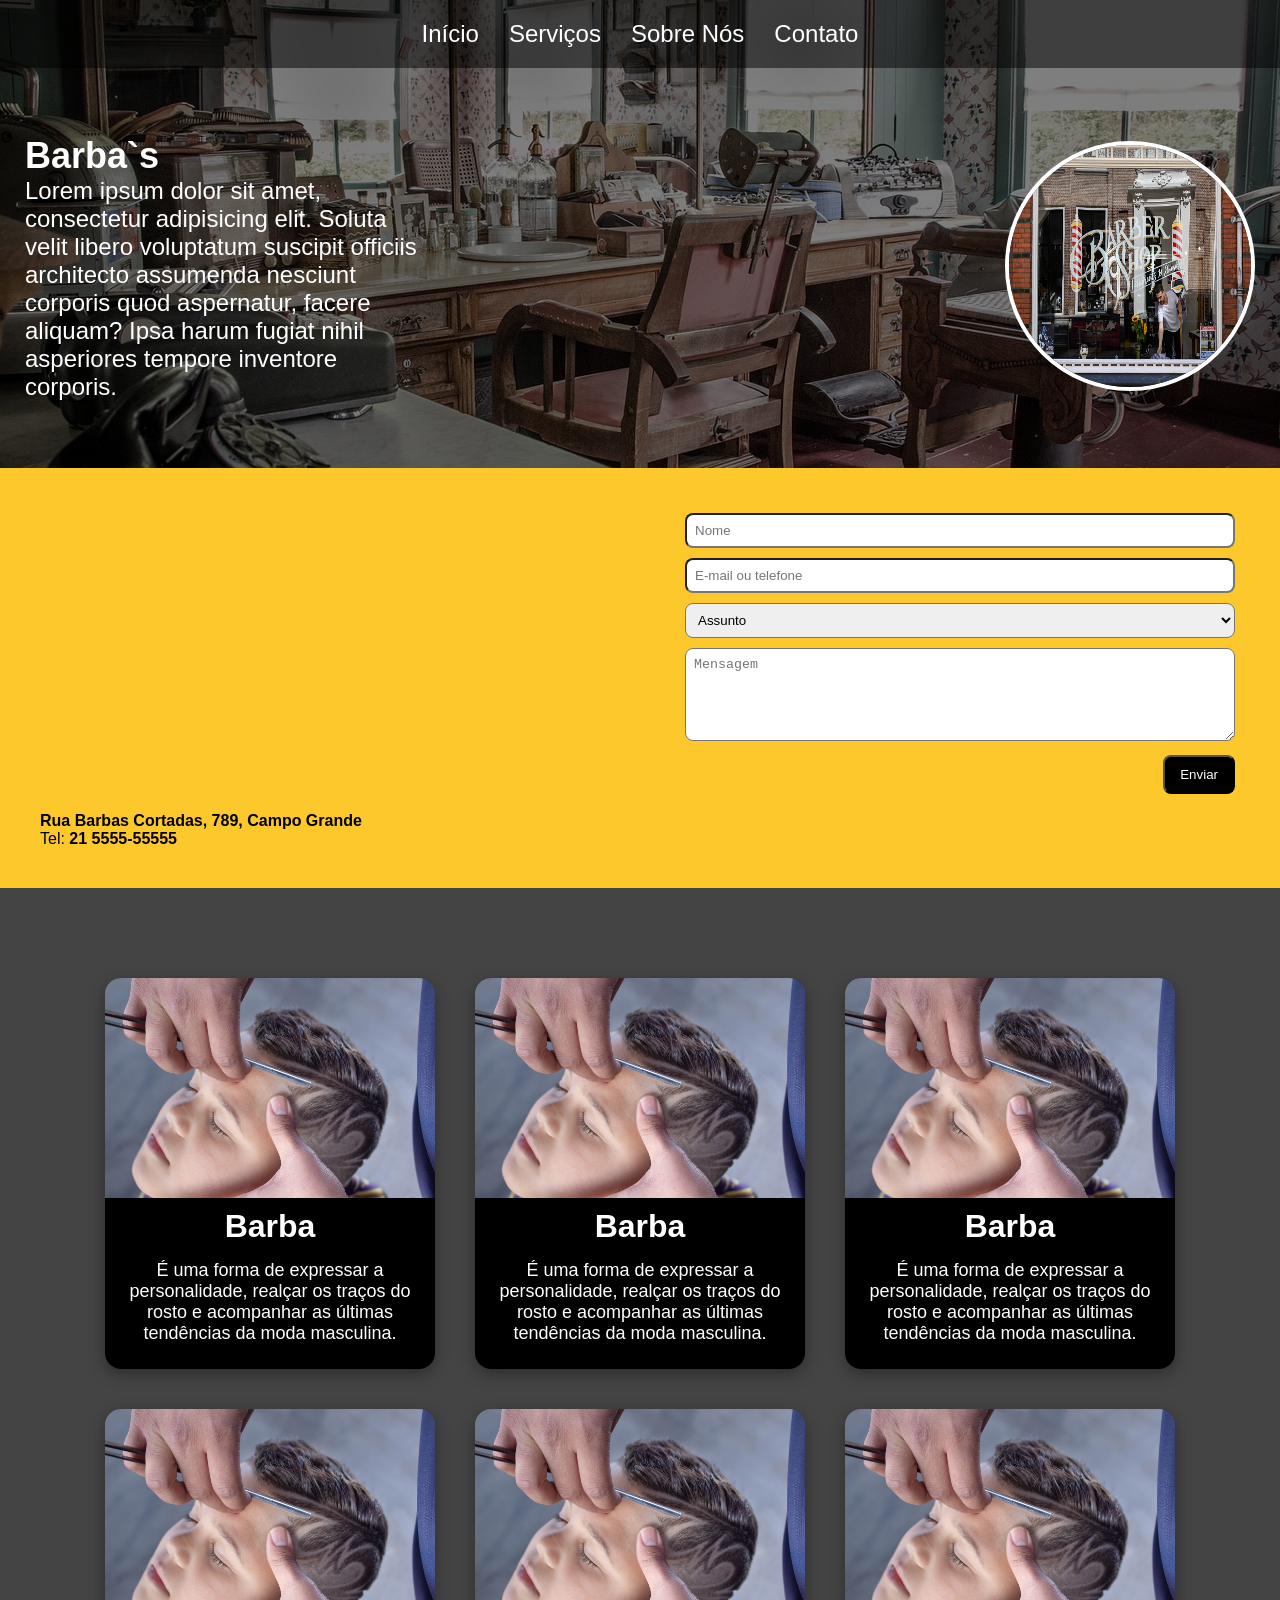
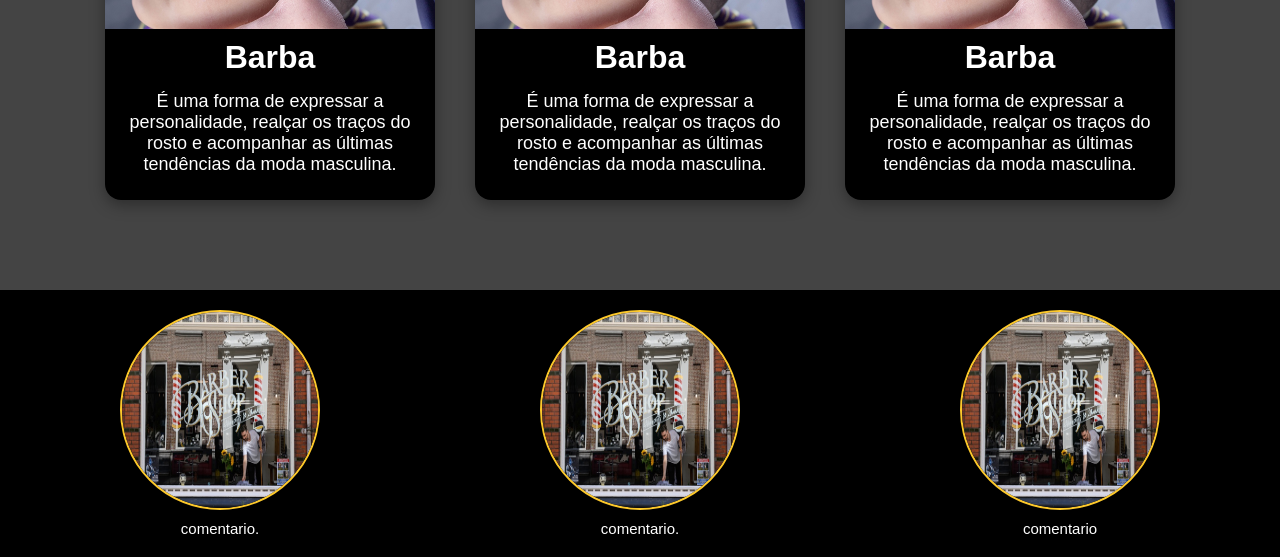
==== index.html @ 33fe5447 "inicio" ====
<!DOCTYPE html>
<html lang="pt-br">

<head>
    <meta charset="UTF-8">
    <meta http-equiv="X-UA-Compatible" content="IE=edge">
    <meta name="viewport" content="width=device-width, initial-scale=1.0">
    <title>Barbas | Inicio</title>
    <link rel="stylesheet" href="./css/main.css">
    <link rel="stylesheet" href="./css/home.css">
</head>

<body>

    <header>
        <div class="navbox">
            <nav class="navbar">
                <ul class="nav-links">
                    <li><a href="#home">Início</a></li>
                    <li><a href="#services">Serviços</a></li>
                    <li><a href="#about">Sobre Nós</a></li>
                    <li><a href="#contact">Contato</a></li>
                </ul>
            </nav>
            <div class="header-content container">
                <div class="header-title">
                    <h1>
                        Barba`s
                    </h1>
                    <p>
                        Lorem ipsum dolor sit amet, consectetur adipisicing elit. Soluta velit libero voluptatum
                        suscipit officiis architecto assumenda nesciunt corporis quod aspernatur, facere aliquam? Ipsa
                        harum fugiat nihil asperiores tempore inventore corporis.
                    </p>
                </div>
                <div class="logo">
                    <img src="./imagem/barbershop-logo.jpg" alt="logo">
                </div>
            </div>
        </div>
    </header>

    <section class="bg-yellow container">
        <div class="contact">
            <div class="contact-map">
                <iframe
                    src="https://www.google.com/maps/embed?pb=!1m14!1m12!1m3!1d14700.966763688606!2d-43.551622949999995!3d-22.9044546!2m3!1f0!2f0!3f0!3m2!1i1024!2i768!4f13.1!5e0!3m2!1spt-BR!2sbr!4v1727395062625!5m2!1spt-BR!2sbr"
                    width="98%" height="300" style="border:0;" allowfullscreen="" loading="lazy"
                    referrerpolicy="no-referrer-when-downgrade"></iframe>
                <div>
                    <p>
                        <b>Rua Barbas Cortadas, 789, Campo Grande</b>
                    </p>
                    <p>
                        Tel: <span class="bold numberPhone">21 5555-55555</span>
                    </p>
                </div>

            </div>

            <div class="contact-form">
                <form>
                    <div class="form-group">
                        <!-- <label for="nome">Nome</label> -->
                        <input type="text" name="nome" id="nome" placeholder="Nome" required>
                    </div>

                    <div class="form-group">
                        <!-- <label for="email">E-mail</label> -->
                        <input type="text" name="email" id="email" placeholder="E-mail ou telefone" required>
                    </div>

                    <div class="form-group">
                        <select name="assunto" aria-placeholder="Assunto">
                            <option disabled selected>Assunto</option>
                            <option value="contato">Contato</option>
                            <option value="reclame">Reclamação</option>
                            <option value="sugent">Sugestão</option>
                        </select>
                    </div>

                    <div class="form-group">
                        <textarea name="mensagem" id="mensagem" rows="5" placeholder="Mensagem" required></textarea>
                    </div>

                    <div class="form-group right">
                        <!-- <input type="submit" value="Enviar"> -->
                        <button>Enviar</button>
                    </div>
                </form>
            </div>
        </div>
    </section>

    <section class="card-container container">

        <div class="card">
            <a href="#">
                <div class="card-img">
                    <img src="./imagem/barber-5497152_1280.jpg" alt="">
                </div>

                <div class="card-content">
                    <h2>Barba</h2>
                    <p>
                        É uma forma de expressar a personalidade, realçar os traços do rosto e acompanhar as últimas
                        tendências da moda masculina.
                    </p>
                </div>
            </a>
        </div>

        <div class="card">
            <div class="card-img">
                <img src="./imagem/barber-5497152_1280.jpg" alt="">
            </div>

            <div class="card-content">
                <h2>Barba</h2>
                <p>
                    É uma forma de expressar a personalidade, realçar os traços do rosto e acompanhar as últimas
                    tendências da moda masculina.
                </p>
            </div>
        </div>
        <div class="card">
            <div class="card-img">
                <img src="./imagem/barber-5497152_1280.jpg" alt="">
            </div>

            <div class="card-content">
                <h2>Barba</h2>
                <p>
                    É uma forma de expressar a personalidade, realçar os traços do rosto e acompanhar as últimas
                    tendências da moda masculina.
                </p>
            </div>
        </div>
        <div class="card">
            <div class="card-img">
                <img src="./imagem/barber-5497152_1280.jpg" alt="">
            </div>

            <div class="card-content">
                <h2>Barba</h2>
                <p>
                    É uma forma de expressar a personalidade, realçar os traços do rosto e acompanhar as últimas
                    tendências da moda masculina.
                </p>
            </div>
        </div>
        <div class="card">
            <div class="card-img">
                <img src="./imagem/barber-5497152_1280.jpg" alt="">
            </div>

            <div class="card-content">
                <h2>Barba</h2>
                <p>
                    É uma forma de expressar a personalidade, realçar os traços do rosto e acompanhar as últimas
                    tendências da moda masculina.
                </p>
            </div>
        </div>
        <div class="card">
            <div class="card-img">
                <img src="./imagem/barber-5497152_1280.jpg" alt="">
            </div>

            <div class="card-content">
                <h2>Barba</h2>
                <p>
                    É uma forma de expressar a personalidade, realçar os traços do rosto e acompanhar as últimas
                    tendências da moda masculina.
                </p>
            </div>
    </div>
</section>

<section class="bg-black container">
    <section class="menu-container">
        <div class="menu-itens">
            <img src="./imagem/barbershop-logo.jpg" alt="img"/>
            <p>comentario.</p>
        </div>
        <div class="menu-itens">
            <img src="./imagem/barbershop-logo.jpg"  alt="img"/>
            <p>comentario.</p>
        </div>
        <div class="menu-itens">
            <img src="./imagem/barbershop-logo.jpg"  alt="img"/>
            <p>comentario</p>
        </div>
    </section>
</section>
    <footer>

    </footer>

</body>

</html>
---- css/main.css ----
@import "./root.css";
@import "./color.css";
/* @import "./home.css"; */
---- css/home.css ----
body {
    font-family: Arial, sans-serif;
}

header {
    background-image: url(../imagem/barbershop-background.jpg);
    background-position: center;
    background-size: cover;
    min-height: 400px;
    /* padding-top: 20px; */
}

.navbar {
    width: 100%;
    display: flex;
    align-items: flex-start;
    padding: 20px;
    flex-direction: row;
    justify-content: space-around;
    background-color: var(--shadow);
    position: sticky;
    top: 0
}

.nav-links {
    list-style: none;
    display: flex;
    justify-content: flex-start;
}

/* .nav-links li {
    margin-right: 20px;
} */

.nav-links a {
    text-decoration: none;
    color: var(--white);
    font-size: 1.5rem;
    padding: 5px 15px;
    transition: 0.3s ease;
}

.nav-links a:hover {
    /* background-color: var(--yellow);
    border-radius: 5px; */
    color: var(--yellow);
    border-bottom: solid 2px var(--yellow);
    transition: 0.3s ease;

}

.logo img {
    height: 250px;
    width: 250px;
    border-radius: 50%;
    border: solid 4px var(--white);
}

.navbox {
    background-color: var(--shadow);
}

.header-content {
    display: flex;
    align-items: center;
    justify-content: space-between;
    color: var(--white);
    height: 100%;
    min-height: 400px;
}

.header-title,
header .logo {
    margin: 50px 25px;
}

.header-title {
    font-size: 24px;
    max-width: 400px;
}

.header-title h1 {
    font-size: 36px;
}

/* Area de contato */
.contact {
    display: flex;
}

.contact-map,
.contact-form {
    padding: 40px;
    width: 50%;
}

/* form */

.form-group {
    width: 100%;
    padding: 5px;
}

.form-group input,
.form-group select,
.form-group textarea {
    padding: 8px;
    width: 100%;
    border-radius: 8px;
}

.form-group button {
    background-color: var(--black);
    color: var(--white);
    padding: 10px 15px;
    border-radius: 8px;
    cursor: pointer;
}

.form-group button:hover {
    background-color: var(--yellow);
}

.left {
    /* text-align: left; */
    /* float: left; */
    display: flex;
    justify-content: start;
}

.right {
    /* text-align: right; */
    /* float: right; */
    display: flex;
    justify-content: end;
}


.menu-container{
    display: flex;
    gap: 20px;
    justify-content: center;
    align-items: center;
    max-width: 1280px;
    padding: 20px;
    
}
.menu-itens{
    display: flex;
    flex-direction: column;
    align-items: center;
    gap: 10px;
    color: white;
    font-size: 15px;
    width: 33.33%;
}

.menu-itens img{
    width: 200px;
    height: 200px;
    border-radius: 50%; 
    border: solid 2px var(--yellow);
}



/* Servicos */
.card-container {
    width: 100%;
    /* height: 100vh; */
    display: flex;
    flex-wrap: wrap;
    gap: 20px;
    align-items: center;
    justify-content: center;
    background-color: #444;
    padding: 80px 0;
}


.card {
    margin: 10px;
    border-radius: 16px;
    box-shadow: rgba(0, 0, 0, 0.35) 0px 5px 15px;
    cursor: pointer;
    width: 330px;
    /* position: relative; */
    overflow: hidden;
}

.card img {
    width: 100%;
    display: block;
    margin: auto;
}

.card-content {
    /* position: absolute; */
    /* top: 0; */
    /* left: 0; */
    width: 100%;
    height: 100%;
    display: flex;
    align-items: center;
    justify-content: center;
    flex-direction: column;
    /* opacity: 0; */
    /* transition: 0.6s; */
    color: var(--white);
    background-color: var(--black);
    text-align: center;
    padding: 10px;
}

/* .card-content:hover {
    opacity: 1;
} */

.card-content h2 {
    font-size: 32px;
    margin-bottom: 15px;
}

.card-content p {
    font-size: 18px;
    /* color: blueviolet; */
    margin-bottom: 15px;
    /* padding-left: 17px; */

}

/* .card-content>* {
    transform: translateY(25px);
    transition: transform 0.6s;
}

.card-content:hover>* {
    transform: translateY(0px);
} */
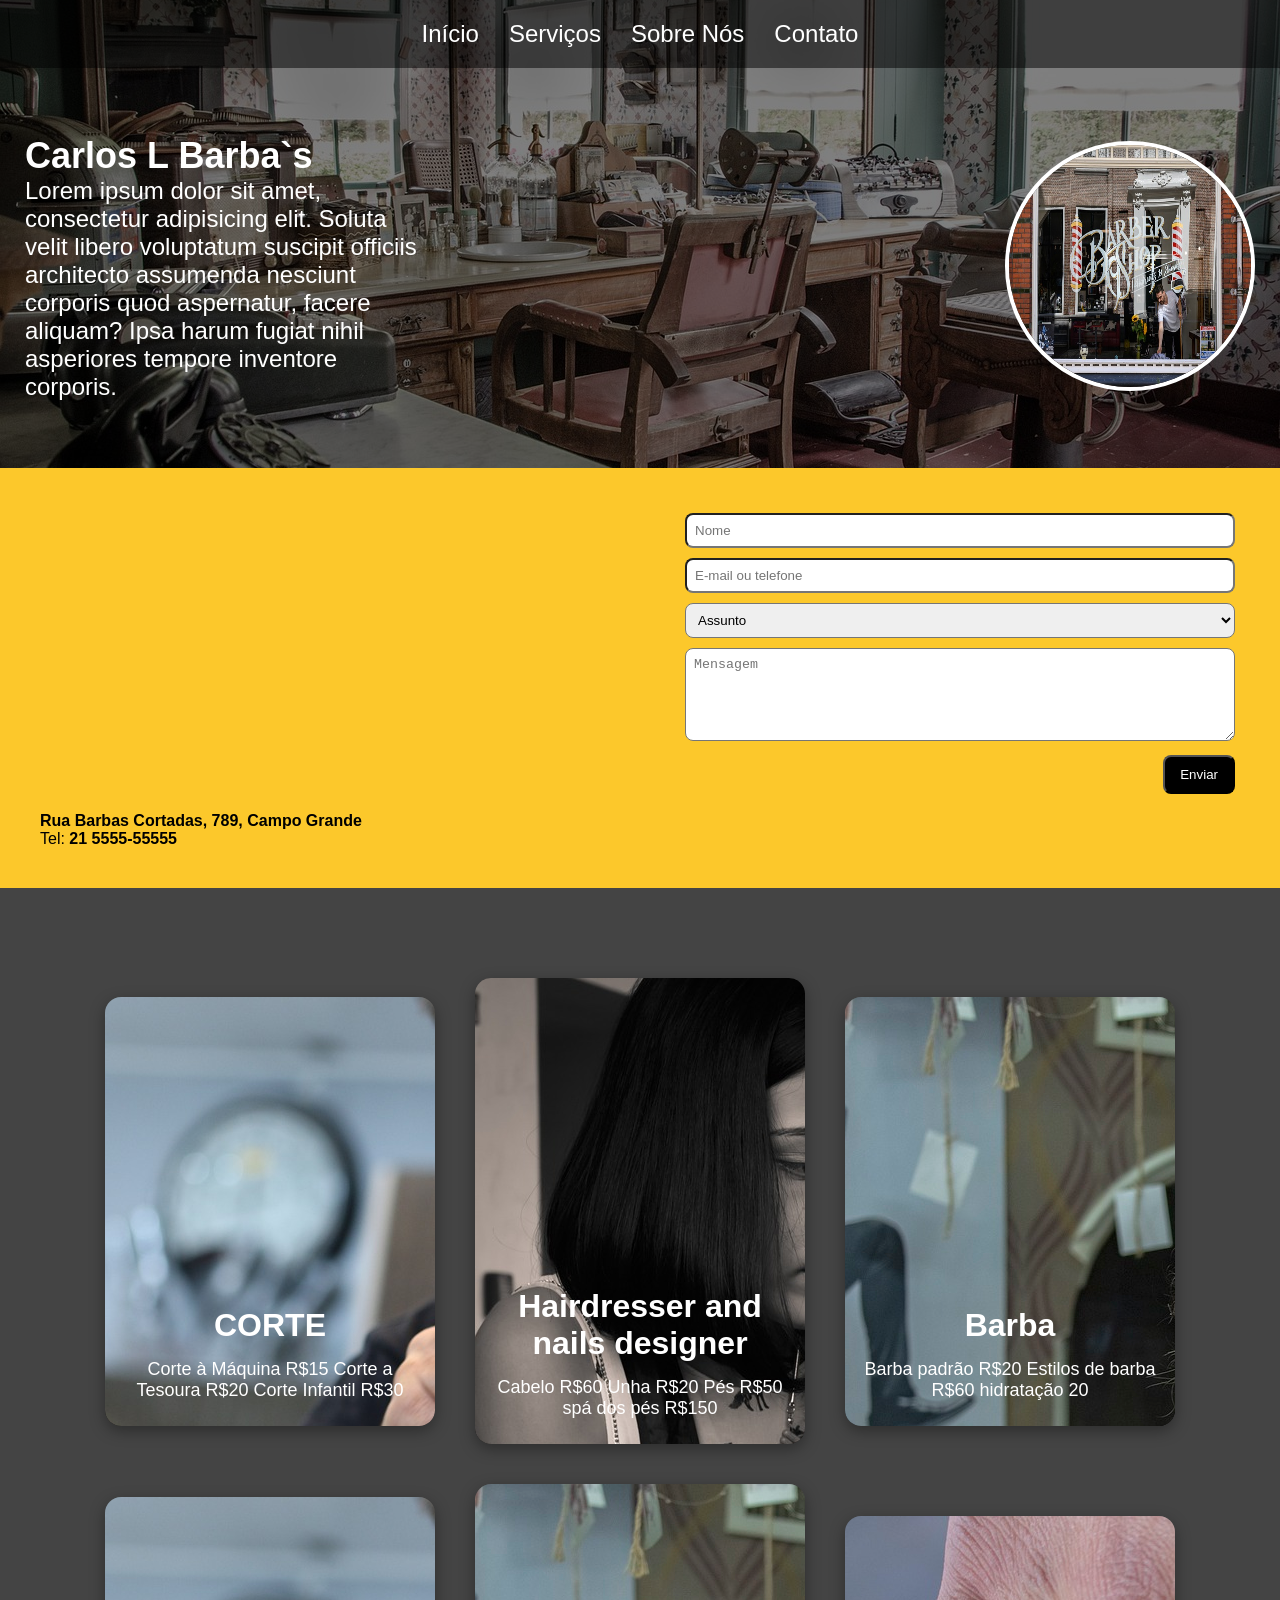
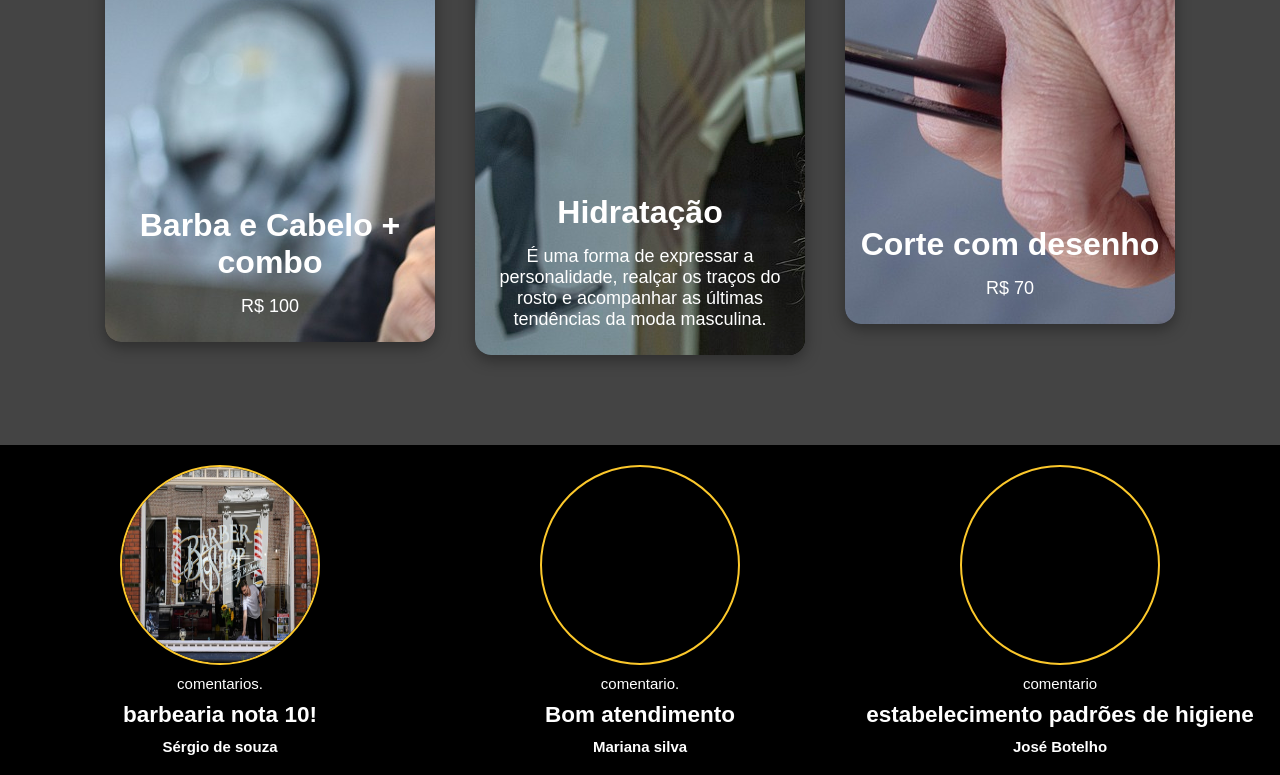
==== commit 469d226f: "aula" ====
--- a/index.html
+++ b/index.html
@@ -25,7 +25,7 @@
             <div class="header-content container">
                 <div class="header-title">
                     <h1>
-                        Barba`s
+                        Carlos L Barba`s
                     </h1>
                     <p>
                         Lorem ipsum dolor sit amet, consectetur adipisicing elit. Soluta velit libero voluptatum
@@ -97,14 +97,15 @@
         <div class="card">
             <a href="#">
                 <div class="card-img">
-                    <img src="./imagem/barber-5497152_1280.jpg" alt="">
+                    <img src="./imagem/haircut-4019676_1280.jpg" alt="">
                 </div>
 
                 <div class="card-content">
-                    <h2>Barba</h2>
-                    <p>
-                        É uma forma de expressar a personalidade, realçar os traços do rosto e acompanhar as últimas
-                        tendências da moda masculina.
+                    <h2>CORTE</h2>
+                    <p>
+                       Corte à Máquina R$15
+                       Corte a Tesoura R$20
+                       Corte Infantil R$30 
                     </p>
                 </div>
             </a>
@@ -112,11 +113,52 @@
 
         <div class="card">
             <div class="card-img">
-                <img src="./imagem/barber-5497152_1280.jpg" alt="">
+                <img src="./imagem/hairdresser-659139_1280.jpg" alt="">
+            </div>
+
+            <div class="card-content">
+                <h2>Hairdresser and nails designer</h2>
+                <p>
+                  Cabelo R$60
+                  Unha R$20
+                  Pés R$50
+                  spá dos pés R$150 
+                </p>
+            </div>
+        </div>
+        <div class="card">
+            <div class="card-img">
+                <img src="./imagem/barber-6818694_1280.jpg" alt="">
             </div>
 
             <div class="card-content">
                 <h2>Barba</h2>
+                <p>
+                    Barba padrão R$20
+                    Estilos de barba R$60
+                    hidratação 20
+                </p>
+            </div>
+        </div>
+        <div class="card">
+            <div class="card-img">
+                <img src="./imagem/high-fade.jpg" alt="">
+            </div>
+
+            <div class="card-content">
+                <h2>Barba e Cabelo + combo</h2>
+                <p>
+                    R$ 100
+                </p>
+            </div>
+        </div>
+        <div class="card">
+            <div class="card-img">
+                <img src="./imagem/barber-6818694_1280.jpg" alt="">
+            </div>
+
+            <div class="card-content">
+                <h2>Hidratação</h2>
                 <p>
                     É uma forma de expressar a personalidade, realçar os traços do rosto e acompanhar as últimas
                     tendências da moda masculina.
@@ -129,49 +171,9 @@
             </div>
 
             <div class="card-content">
-                <h2>Barba</h2>
-                <p>
-                    É uma forma de expressar a personalidade, realçar os traços do rosto e acompanhar as últimas
-                    tendências da moda masculina.
-                </p>
-            </div>
-        </div>
-        <div class="card">
-            <div class="card-img">
-                <img src="./imagem/barber-5497152_1280.jpg" alt="">
-            </div>
-
-            <div class="card-content">
-                <h2>Barba</h2>
-                <p>
-                    É uma forma de expressar a personalidade, realçar os traços do rosto e acompanhar as últimas
-                    tendências da moda masculina.
-                </p>
-            </div>
-        </div>
-        <div class="card">
-            <div class="card-img">
-                <img src="./imagem/barber-5497152_1280.jpg" alt="">
-            </div>
-
-            <div class="card-content">
-                <h2>Barba</h2>
-                <p>
-                    É uma forma de expressar a personalidade, realçar os traços do rosto e acompanhar as últimas
-                    tendências da moda masculina.
-                </p>
-            </div>
-        </div>
-        <div class="card">
-            <div class="card-img">
-                <img src="./imagem/barber-5497152_1280.jpg" alt="">
-            </div>
-
-            <div class="card-content">
-                <h2>Barba</h2>
-                <p>
-                    É uma forma de expressar a personalidade, realçar os traços do rosto e acompanhar as últimas
-                    tendências da moda masculina.
+                <h2>Corte com desenho</h2>
+                <p>
+                    R$ 70
                 </p>
             </div>
     </div>
@@ -181,15 +183,21 @@
     <section class="menu-container">
         <div class="menu-itens">
             <img src="./imagem/barbershop-logo.jpg" alt="img"/>
+            <p>comentarios.</p>
+            <h2>barbearia nota 10!</h2>
+            <h4>Sérgio de souza</h4>
+        </div>
+        <div class="menu-itens">
+            <img src="./imagem/mariana.jpg"  alt="img"/>
             <p>comentario.</p>
+            <h2>Bom atendimento</h2>
+            <h4>Mariana silva</h4>
         </div>
         <div class="menu-itens">
-            <img src="./imagem/barbershop-logo.jpg"  alt="img"/>
-            <p>comentario.</p>
-        </div>
-        <div class="menu-itens">
-            <img src="./imagem/barbershop-logo.jpg"  alt="img"/>
+            <img src="./imagem/jose.jpg"  alt="img"/>
             <p>comentario</p>
+            <h2>estabelecimento padrões de higiene</h2>
+            <h4>José Botelho</h4>
         </div>
     </section>
 </section>
--- a/css/home.css
+++ b/css/home.css
@@ -187,11 +187,17 @@
     /* position: relative; */
     overflow: hidden;
 }
-
-.card img {
+.card-img {
+    width: 100%;
+    height: 300px;
+}
+
+.card img img {
+    height: 100%;
     width: 100%;
     display: block;
     margin: auto;
+    object-fit: cover;
 }
 
 .card-content {
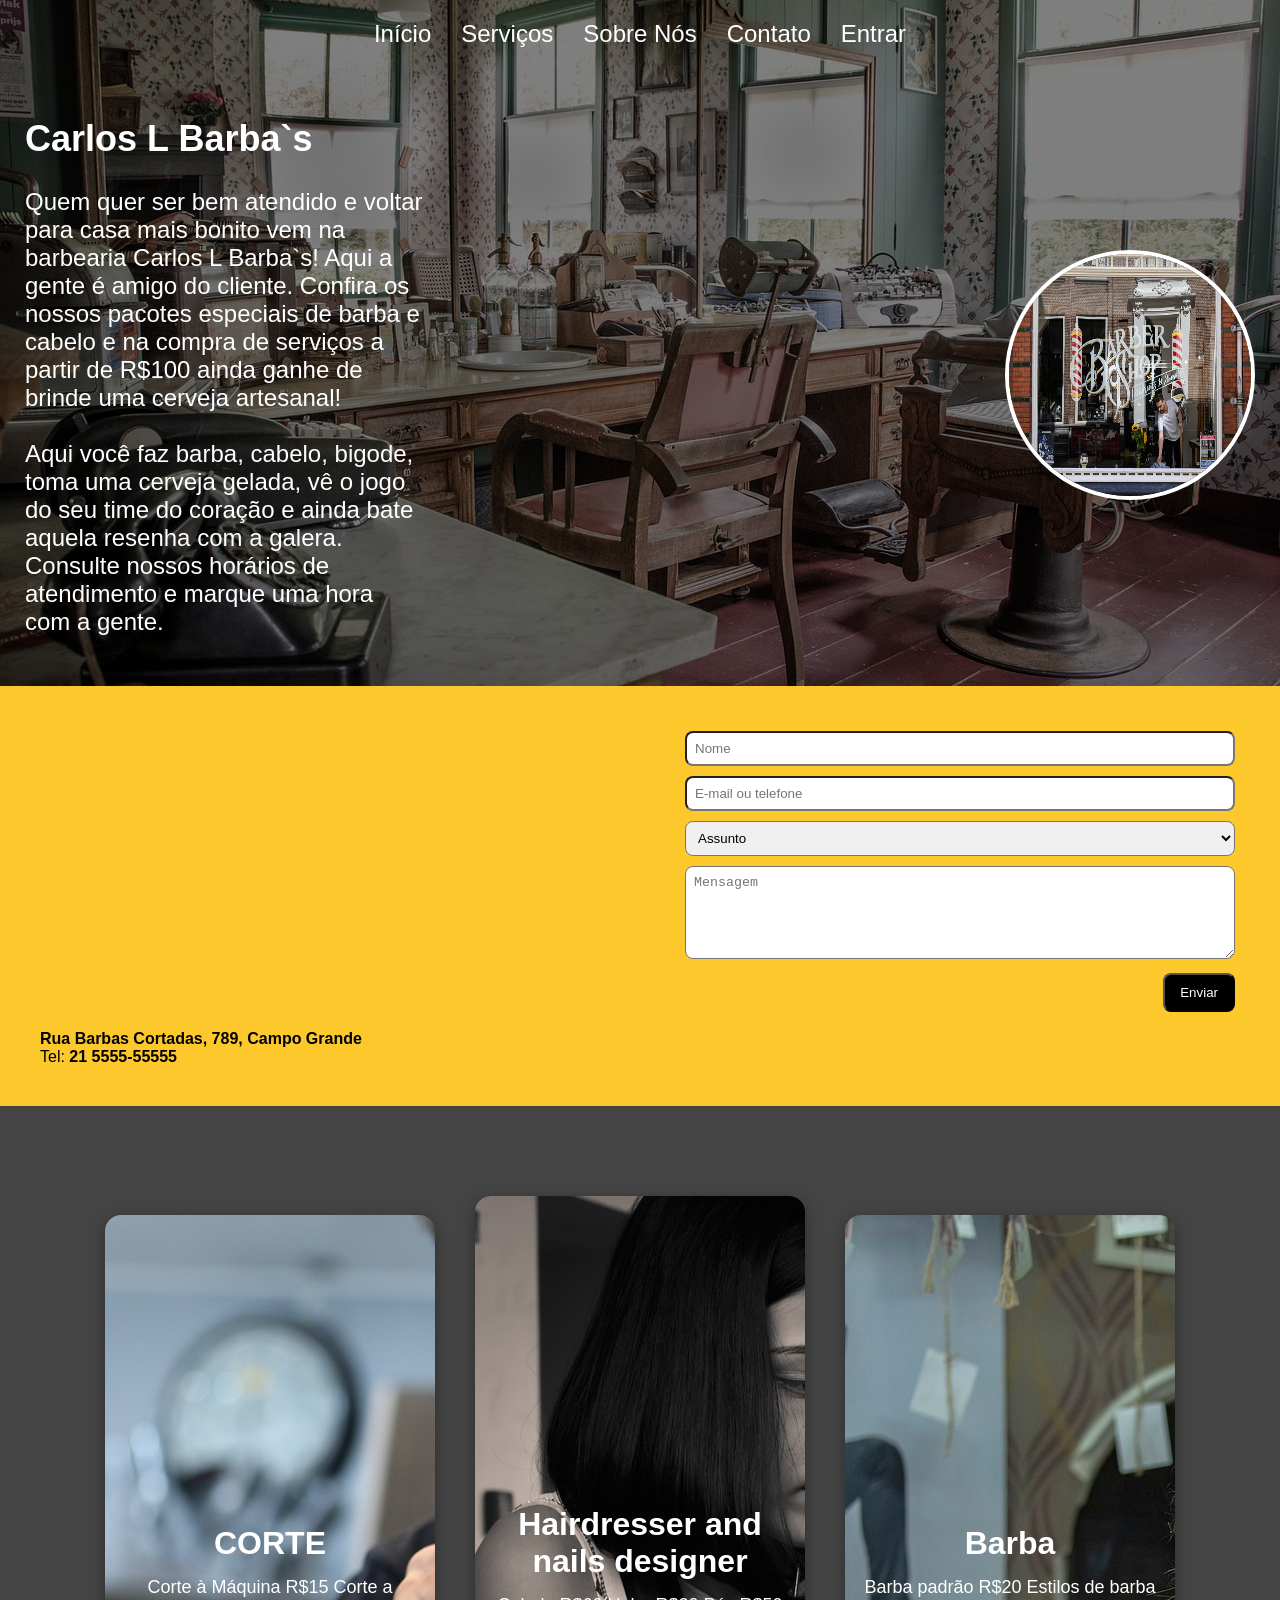
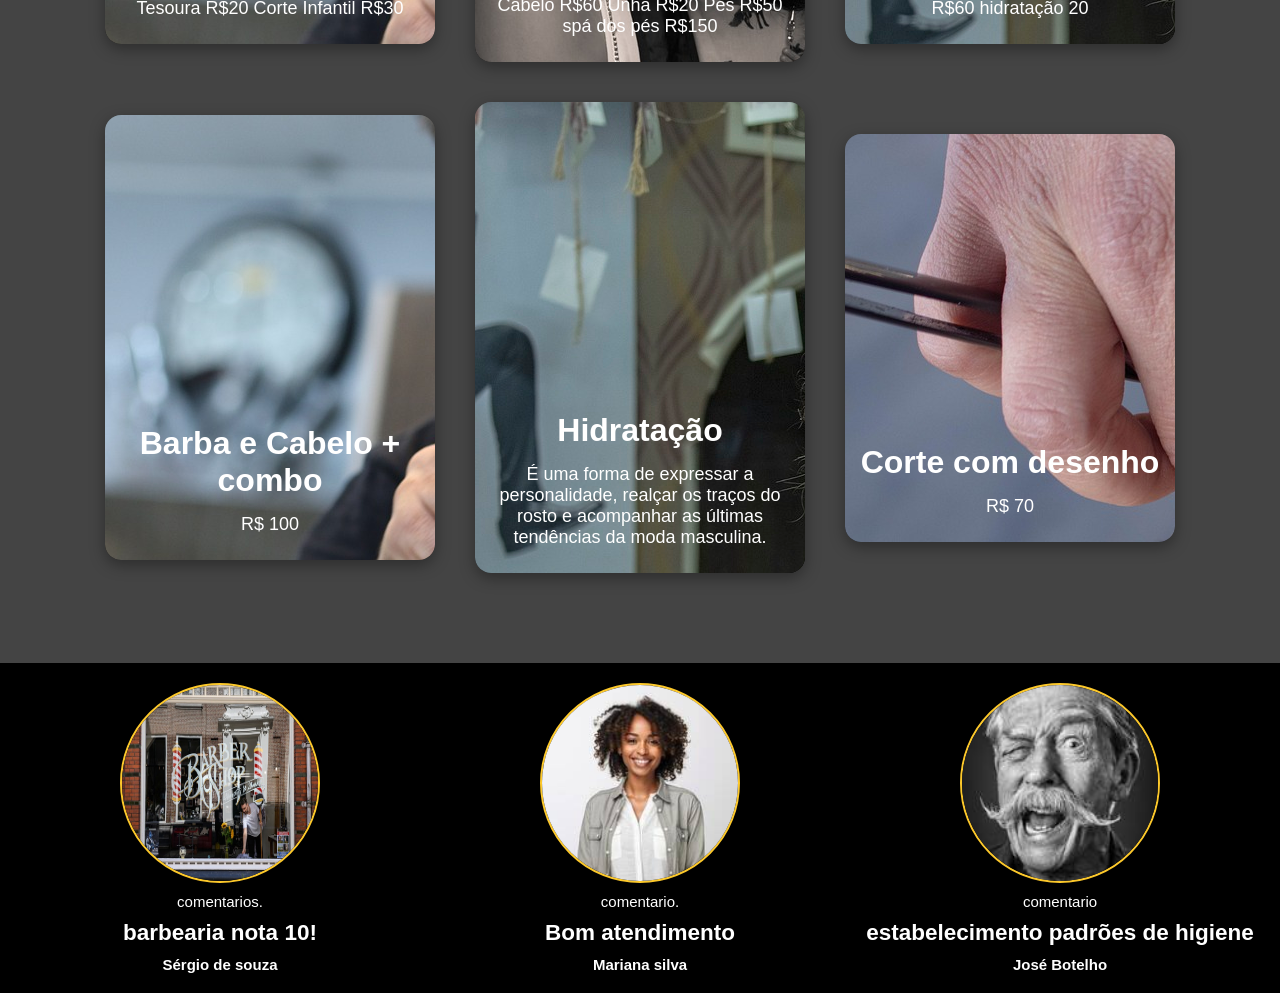
==== commit fa129925: "aula 05" ====
--- a/index.html
+++ b/index.html
@@ -8,29 +8,35 @@
     <title>Barbas | Inicio</title>
     <link rel="stylesheet" href="./css/main.css">
     <link rel="stylesheet" href="./css/home.css">
+    <script src="./js/main.js" defer></script>
 </head>
 
 <body>
 
+
+
     <header>
+
+        <div id="navbar-component"></div>
+
+
         <div class="navbox">
-            <nav class="navbar">
-                <ul class="nav-links">
-                    <li><a href="#home">Início</a></li>
-                    <li><a href="#services">Serviços</a></li>
-                    <li><a href="#about">Sobre Nós</a></li>
-                    <li><a href="#contact">Contato</a></li>
-                </ul>
-            </nav>
+
             <div class="header-content container">
                 <div class="header-title">
                     <h1>
                         Carlos L Barba`s
                     </h1>
-                    <p>
-                        Lorem ipsum dolor sit amet, consectetur adipisicing elit. Soluta velit libero voluptatum
-                        suscipit officiis architecto assumenda nesciunt corporis quod aspernatur, facere aliquam? Ipsa
-                        harum fugiat nihil asperiores tempore inventore corporis.
+                    <br>
+                    <p>
+                        Quem quer ser bem atendido e voltar para casa mais bonito vem na barbearia Carlos L Barba`s!
+                        Aqui a gente é amigo do cliente. Confira os nossos pacotes especiais de barba e cabelo e na
+                        compra de serviços a partir de R$100 ainda ganhe de brinde uma cerveja artesanal!<br>
+
+
+                        <br>Aqui você faz barba, cabelo, bigode, toma uma cerveja gelada, vê o jogo do seu time do
+                        coração e ainda bate aquela resenha com a galera. Consulte nossos horários de atendimento e
+                        marque uma hora com a gente.
                     </p>
                 </div>
                 <div class="logo">
@@ -40,7 +46,7 @@
         </div>
     </header>
 
-    <section class="bg-yellow container">
+    <section class="bg-yellow container" id="contact">
         <div class="contact">
             <div class="contact-map">
                 <iframe
@@ -92,7 +98,7 @@
         </div>
     </section>
 
-    <section class="card-container container">
+    <section class="card-container container" id="services">
 
         <div class="card">
             <a href="#">
@@ -103,9 +109,9 @@
                 <div class="card-content">
                     <h2>CORTE</h2>
                     <p>
-                       Corte à Máquina R$15
-                       Corte a Tesoura R$20
-                       Corte Infantil R$30 
+                        Corte à Máquina R$15
+                        Corte a Tesoura R$20
+                        Corte Infantil R$30
                     </p>
                 </div>
             </a>
@@ -119,10 +125,10 @@
             <div class="card-content">
                 <h2>Hairdresser and nails designer</h2>
                 <p>
-                  Cabelo R$60
-                  Unha R$20
-                  Pés R$50
-                  spá dos pés R$150 
+                    Cabelo R$60
+                    Unha R$20
+                    Pés R$50
+                    spá dos pés R$150
                 </p>
             </div>
         </div>
@@ -176,31 +182,31 @@
                     R$ 70
                 </p>
             </div>
-    </div>
-</section>
-
-<section class="bg-black container">
-    <section class="menu-container">
-        <div class="menu-itens">
-            <img src="./imagem/barbershop-logo.jpg" alt="img"/>
-            <p>comentarios.</p>
-            <h2>barbearia nota 10!</h2>
-            <h4>Sérgio de souza</h4>
-        </div>
-        <div class="menu-itens">
-            <img src="./imagem/mariana.jpg"  alt="img"/>
-            <p>comentario.</p>
-            <h2>Bom atendimento</h2>
-            <h4>Mariana silva</h4>
-        </div>
-        <div class="menu-itens">
-            <img src="./imagem/jose.jpg"  alt="img"/>
-            <p>comentario</p>
-            <h2>estabelecimento padrões de higiene</h2>
-            <h4>José Botelho</h4>
         </div>
     </section>
-</section>
+
+    <section class="bg-black container" id="about">
+        <section class="menu-container">
+            <div class="menu-itens">
+                <img src="./imagem/barbershop-logo.jpg" alt="img" />
+                <p>comentarios.</p>
+                <h2>barbearia nota 10!</h2>
+                <h4>Sérgio de souza</h4>
+            </div>
+            <div class="menu-itens">
+                <img src="./imagem/mariana.jpg" alt="img" />
+                <p>comentario.</p>
+                <h2>Bom atendimento</h2>
+                <h4>Mariana silva</h4>
+            </div>
+            <div class="menu-itens">
+                <img src="./imagem/jose.jpg" alt="img" />
+                <p>comentario</p>
+                <h2>estabelecimento padrões de higiene</h2>
+                <h4>José Botelho</h4>
+            </div>
+        </section>
+    </section>
     <footer>
 
     </footer>
--- a/css/main.css
+++ b/css/main.css
@@ -1,3 +1,5 @@
+@import url('https://fonts.googleapis.com/css2?family=Nunito:ital,wght@0,200..1000;1,200..1000&family=Roboto:wght@300;400;700;900&display=swap');
 @import "./root.css";
 @import "./color.css";
-/* @import "./home.css"; */+/* @import "./home.css"; */
+@import "./nav.css";
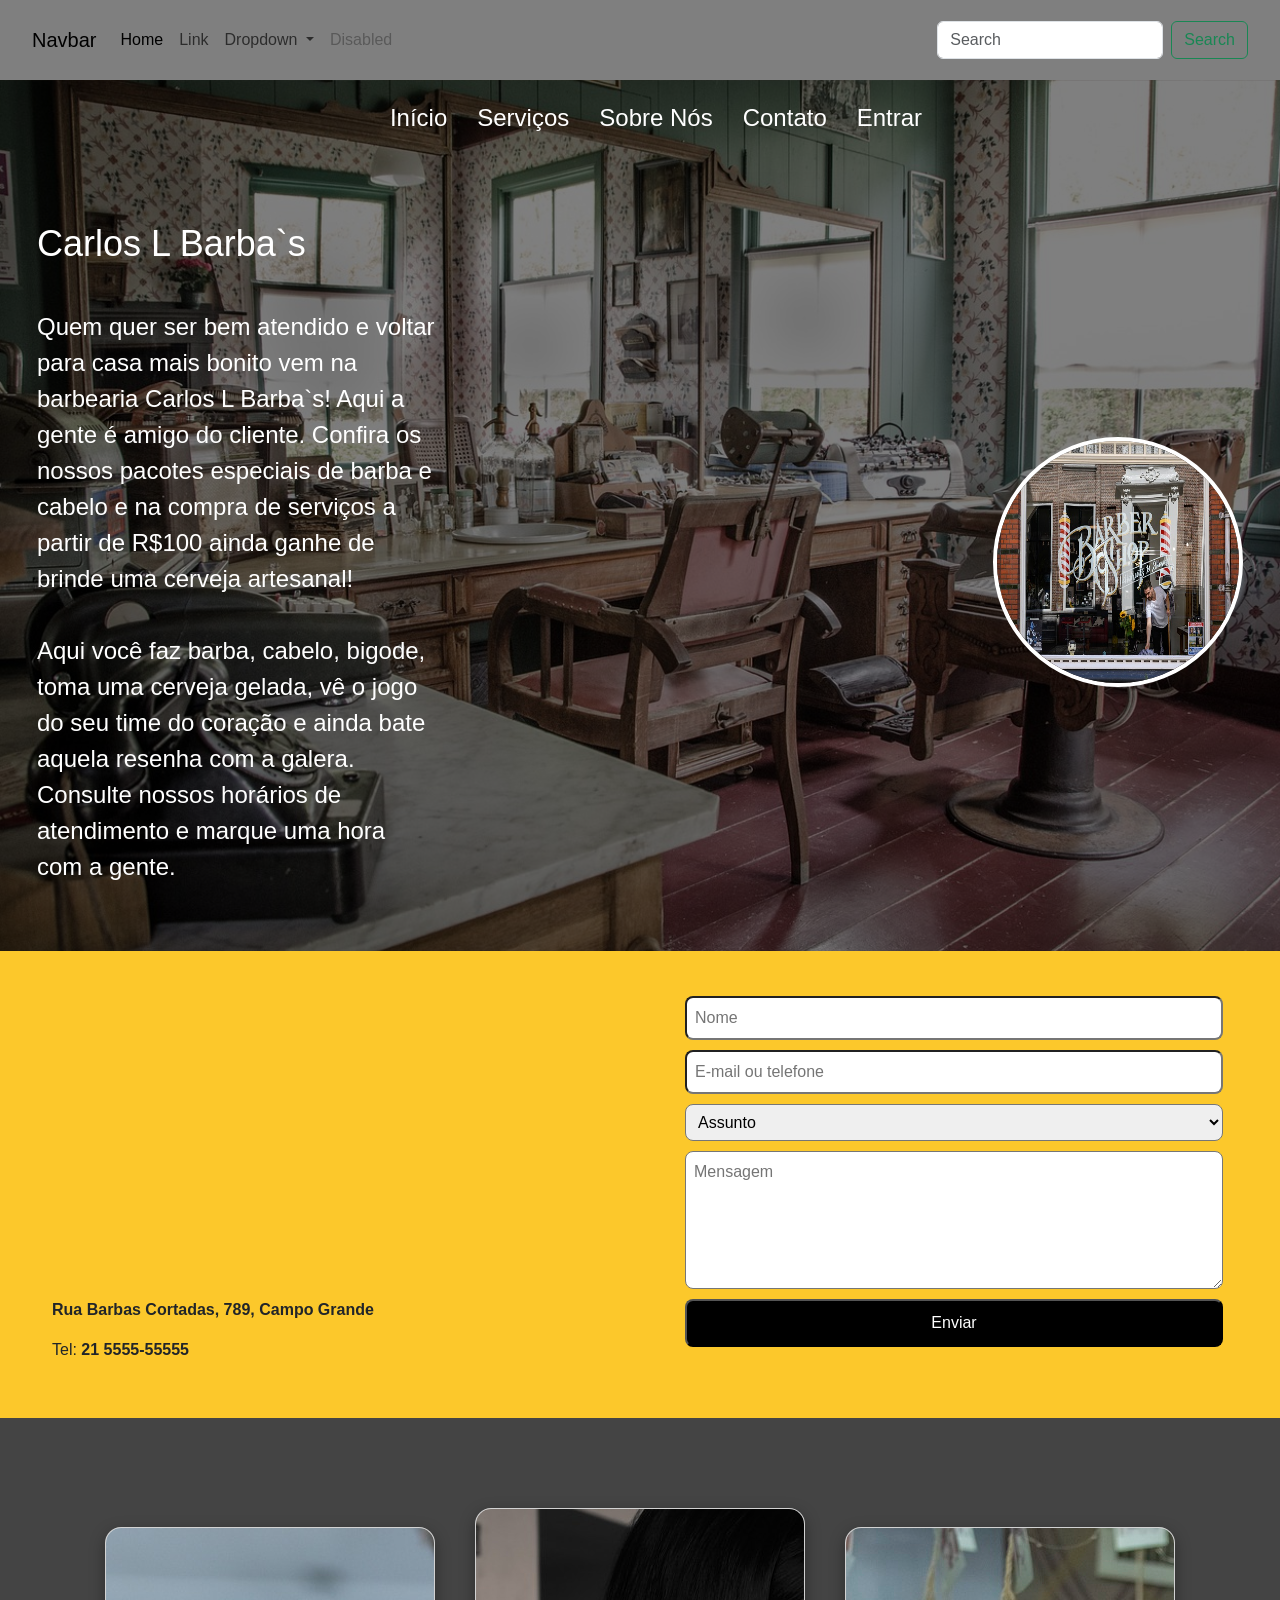
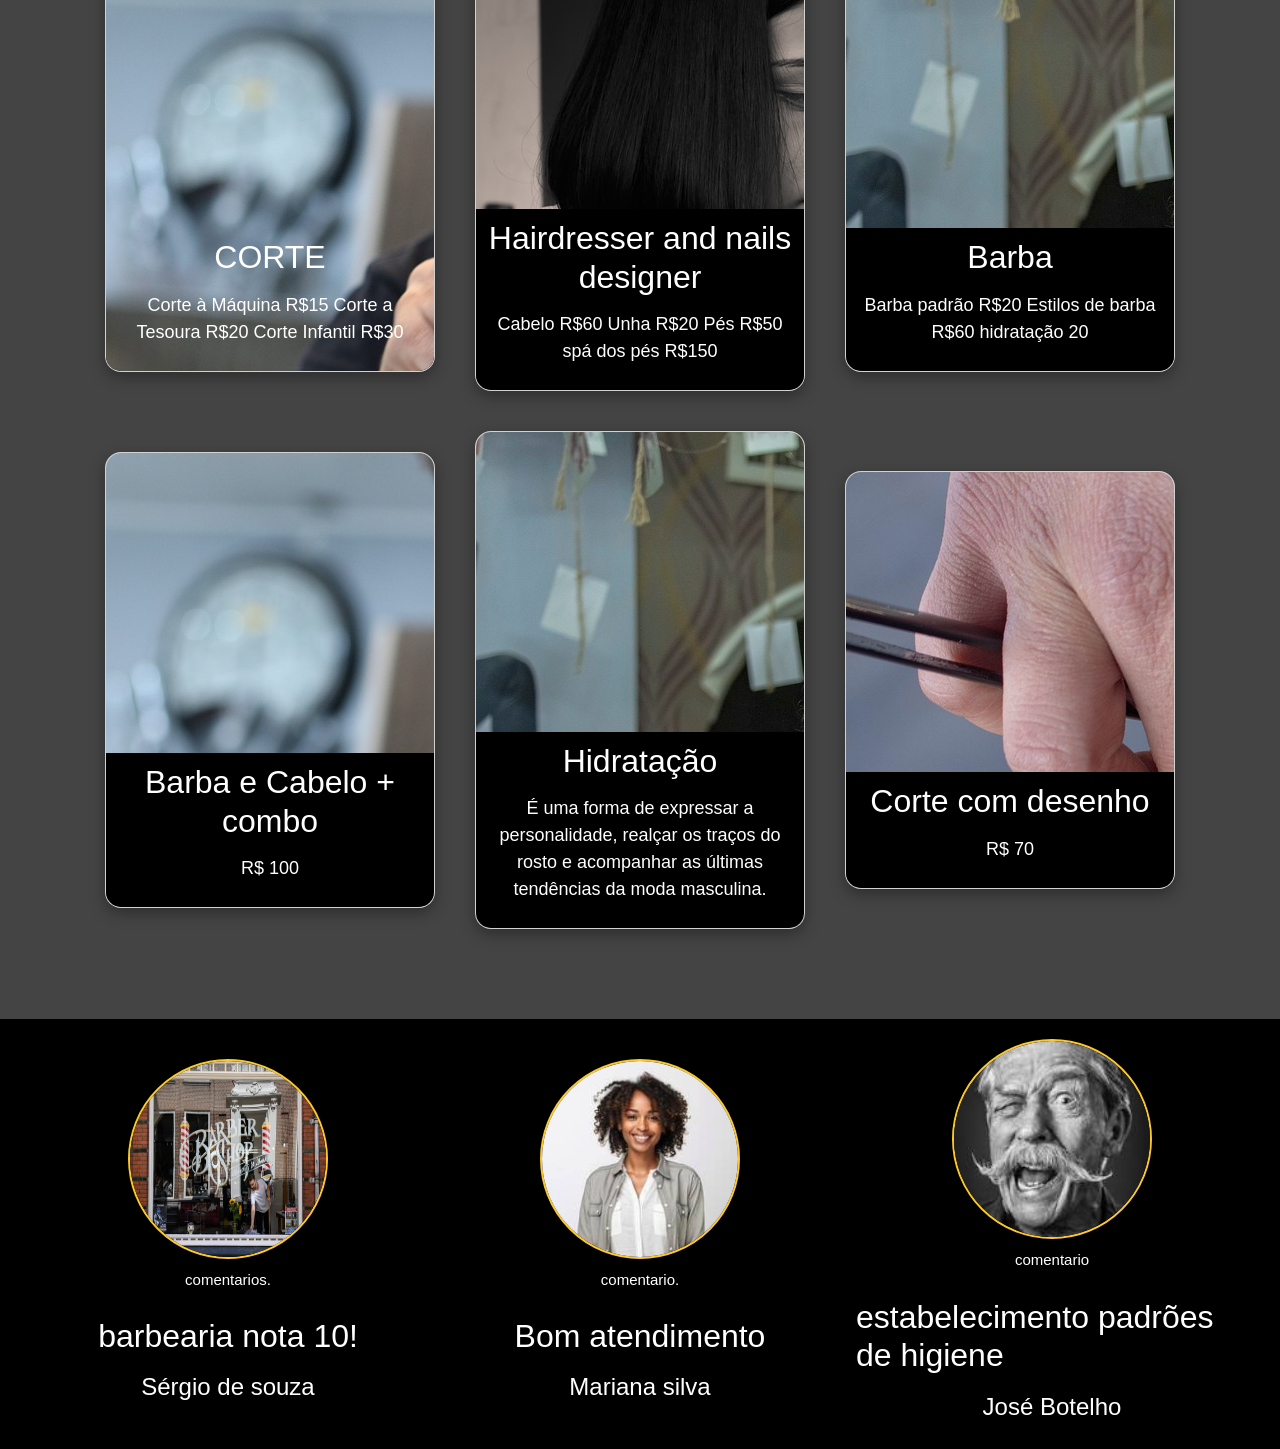
==== commit 85743a7d: "java" ====
--- a/index.html
+++ b/index.html
@@ -6,6 +6,7 @@
     <meta http-equiv="X-UA-Compatible" content="IE=edge">
     <meta name="viewport" content="width=device-width, initial-scale=1.0">
     <title>Barbas | Inicio</title>
+    <link href="https://cdn.jsdelivr.net/npm/bootstrap@5.3.3/dist/css/bootstrap.min.css" rel="stylesheet" integrity="sha384-QWTKZyjpPEjISv5WaRU9OFeRpok6YctnYmDr5pNlyT2bRjXh0JMhjY6hW?/+ALEwIH" crossorigin="anonymous">
     <link rel="stylesheet" href="./css/main.css">
     <link rel="stylesheet" href="./css/home.css">
     <script src="./js/main.js" defer></script>
@@ -13,8 +14,44 @@
 
 <body>
 
-
-
+    <nav class="navbar navbar-expand-lg ">
+        <div class="container">
+            <!--<a class="navbar-brand" href="#">Navbar</a> -->
+          <a class="navbar-brand" href="#">Navbar</a>
+          <button class="navbar-toggler" type="button" data-bs-toggle="collapse" data-bs-target="#navbarSupportedContent" aria-controls="navbarSupportedContent" aria-expanded="false" aria-label="Toggle navigation">
+            <span class="navbar-toggler-icon"></span>
+          </button>
+          <div class="collapse navbar-collapse" id="navbarSupportedContent">
+            <ul class="navbar-nav me-auto mb-2 mb-lg-0">
+              <li class="nav-item">
+                <a class="nav-link active" aria-current="page" href="#">Home</a>
+              </li>
+              <li class="nav-item">
+                <a class="nav-link" href="#">Link</a>
+              </li>
+              <li class="nav-item dropdown">
+                <a class="nav-link dropdown-toggle" href="#" role="button" data-bs-toggle="dropdown" aria-expanded="false">
+                  Dropdown
+                </a>
+                <ul class="dropdown-menu">
+                  <li><a class="dropdown-item" href="#">Action</a></li>
+                  <li><a class="dropdown-item" href="#">Another action</a></li>
+                  <li><hr class="dropdown-divider"></li>
+                  <li><a class="dropdown-item" href="#">Something else here</a></li>
+                </ul>
+              </li>
+              <li class="nav-item">
+                <a class="nav-link disabled" aria-disabled="true">Disabled</a>
+              </li>
+            </ul>
+            <form class="d-flex" role="search">
+              <input class="form-control me-2" type="search" placeholder="Search" aria-label="Search">
+              <button class="btn btn-outline-success" type="submit">Search</button>
+            </form>
+          </div>
+        </div>
+      </nav>
+    
     <header>
 
         <div id="navbar-component"></div>
@@ -212,5 +249,5 @@
     </footer>
 
 </body>
-
+<script src="https://cdn.jsdelivr.net/npm/bootstrap@5.3.3/dist/js/bootstrap.bundle.min.js" integrity="sha384-YvpcrYf0tY3lHB60NNkmXc5s9fDVZLESaAA55NDzOxhy9GkcIdslK1eN7N6jIeHz" crossorigin="anonymous"></script>
 </html>
--- a/css/home.css
+++ b/css/home.css
@@ -1,3 +1,4 @@
+@import "./form.css";
 body {
     font-family: Arial, sans-serif;
 }
@@ -94,28 +95,7 @@
     width: 50%;
 }
 
-/* form */
-
-.form-group {
-    width: 100%;
-    padding: 5px;
-}
-
-.form-group input,
-.form-group select,
-.form-group textarea {
-    padding: 8px;
-    width: 100%;
-    border-radius: 8px;
-}
-
-.form-group button {
-    background-color: var(--black);
-    color: var(--white);
-    padding: 10px 15px;
-    border-radius: 8px;
-    cursor: pointer;
-}
+
 
 .form-group button:hover {
     background-color: var(--yellow);
@@ -244,3 +224,37 @@
     transform: translateY(0px);
 } */
 
+@media (max-width:760px) {
+    .header-content {
+        flex-direction: column-reverse;
+    }
+
+    .header-title,
+    header .logo {
+        width: 100%;
+        padding: 20px;
+        text-align: center;
+    }
+
+    .contact{
+        display: flex;
+        flex-direction: column;
+    }
+
+    .contact-map, 
+    .contact-form {
+        padding: 40px;
+        width: 100%;
+    }
+
+
+}
+@media print {
+    img {
+        display: none;
+
+    }
+}
+
+
+
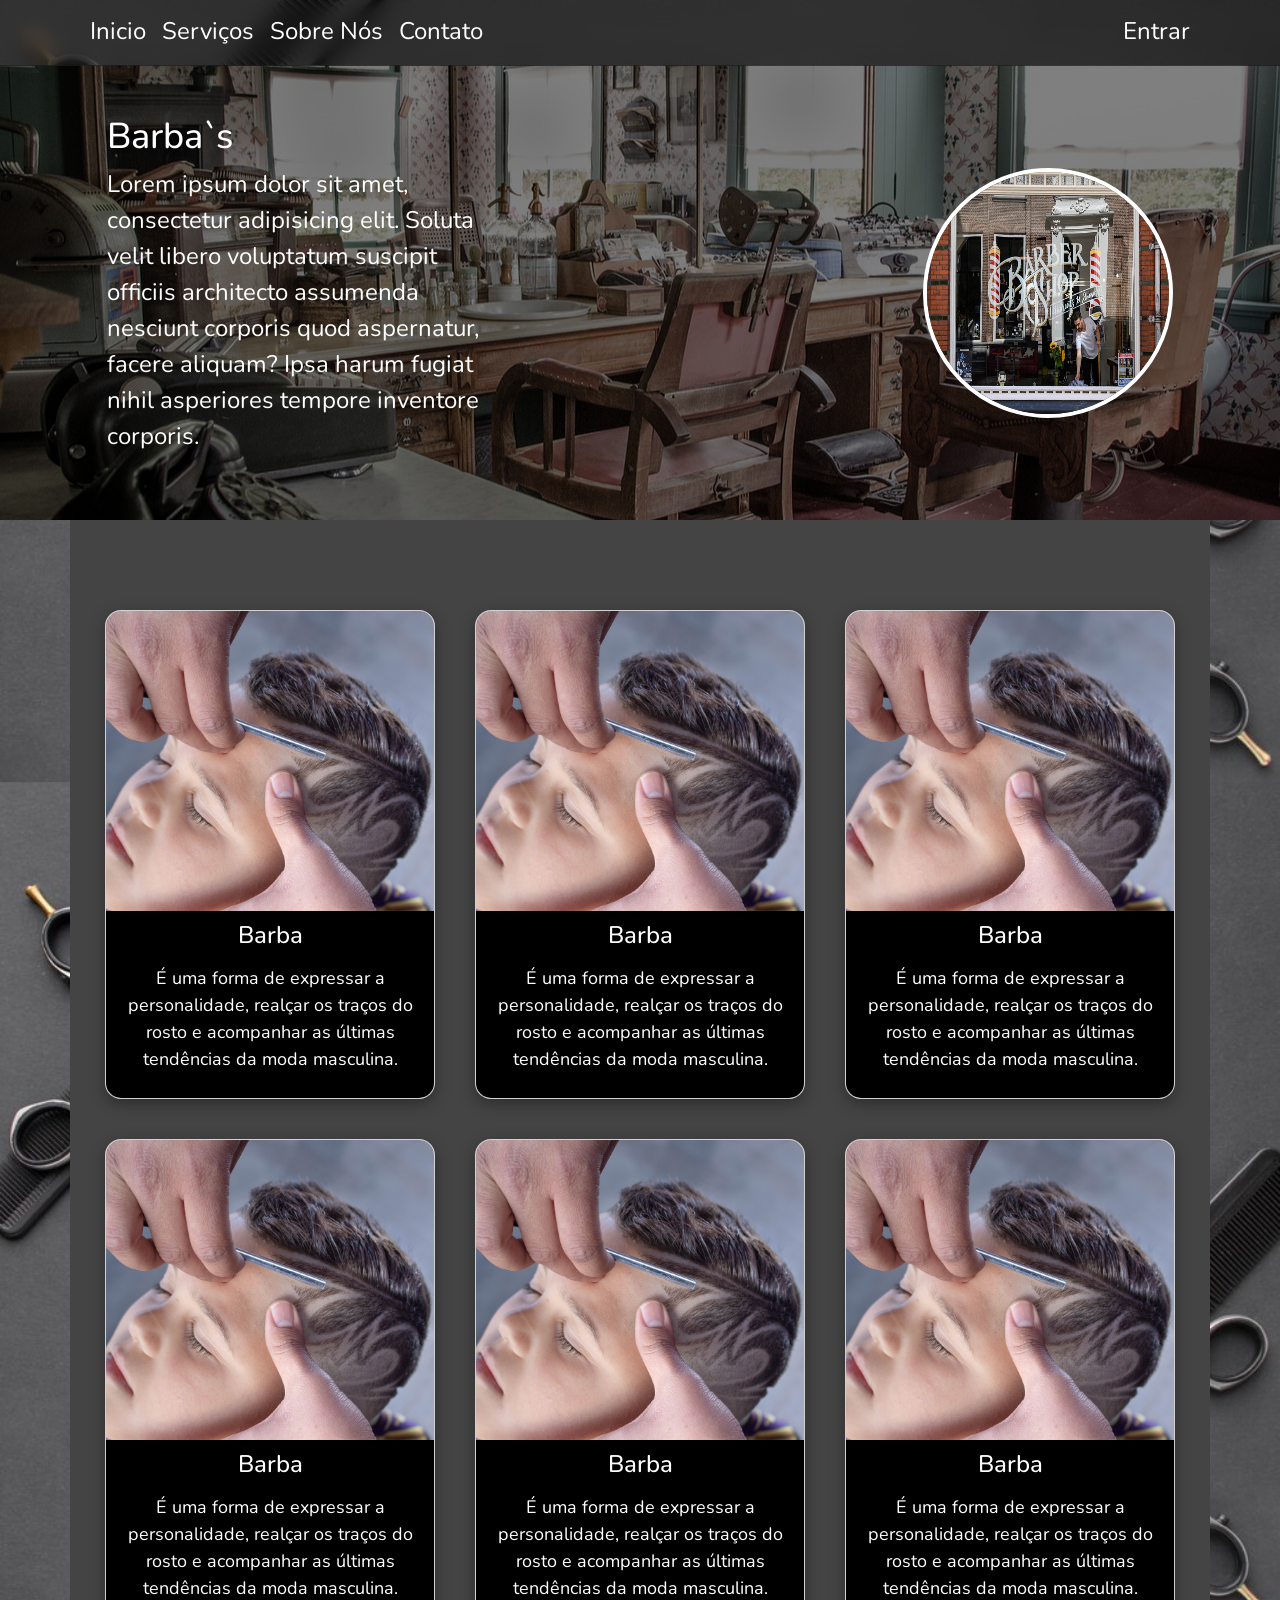
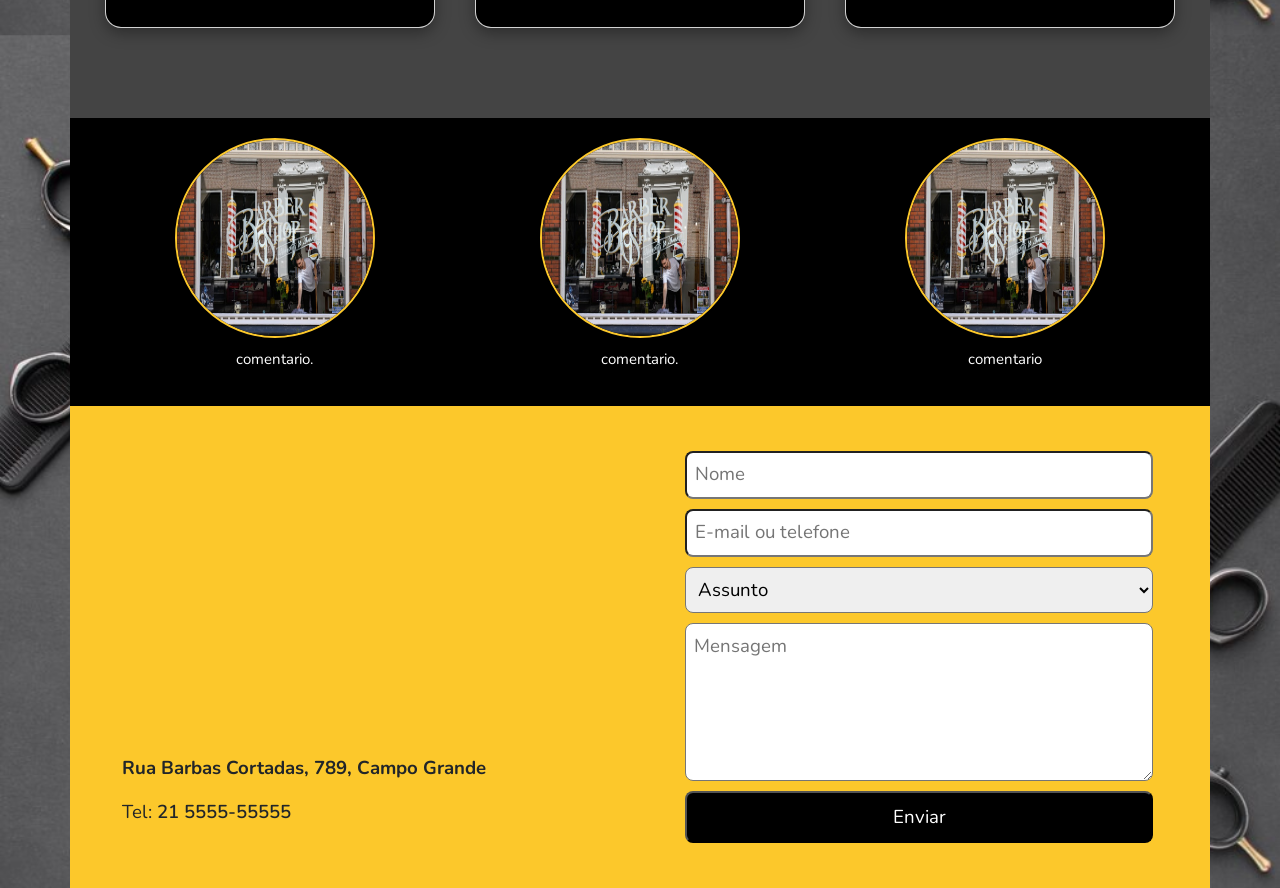
==== commit 7c98b6f7: "barbearia" ====
--- a/index.html
+++ b/index.html
@@ -6,74 +6,30 @@
     <meta http-equiv="X-UA-Compatible" content="IE=edge">
     <meta name="viewport" content="width=device-width, initial-scale=1.0">
     <title>Barbas | Inicio</title>
-    <link href="https://cdn.jsdelivr.net/npm/bootstrap@5.3.3/dist/css/bootstrap.min.css" rel="stylesheet" integrity="sha384-QWTKZyjpPEjISv5WaRU9OFeRpok6YctnYmDr5pNlyT2bRjXh0JMhjY6hW?/+ALEwIH" crossorigin="anonymous">
+    <link href="https://cdn.jsdelivr.net/npm/bootstrap@5.3.3/dist/css/bootstrap.min.css" rel="stylesheet"
+        integrity="sha384-QWTKZyjpPEjISv5WaRU9OFeRpok6YctnYmDr5pNlyT2bRjXh0JMhjY6hW+ALEwIH" crossorigin="anonymous">
     <link rel="stylesheet" href="./css/main.css">
     <link rel="stylesheet" href="./css/home.css">
+    <link rel="stylesheet" href="./css/nav.css">
+
     <script src="./js/main.js" defer></script>
 </head>
 
 <body>
-
-    <nav class="navbar navbar-expand-lg ">
-        <div class="container">
-            <!--<a class="navbar-brand" href="#">Navbar</a> -->
-          <a class="navbar-brand" href="#">Navbar</a>
-          <button class="navbar-toggler" type="button" data-bs-toggle="collapse" data-bs-target="#navbarSupportedContent" aria-controls="navbarSupportedContent" aria-expanded="false" aria-label="Toggle navigation">
-            <span class="navbar-toggler-icon"></span>
-          </button>
-          <div class="collapse navbar-collapse" id="navbarSupportedContent">
-            <ul class="navbar-nav me-auto mb-2 mb-lg-0">
-              <li class="nav-item">
-                <a class="nav-link active" aria-current="page" href="#">Home</a>
-              </li>
-              <li class="nav-item">
-                <a class="nav-link" href="#">Link</a>
-              </li>
-              <li class="nav-item dropdown">
-                <a class="nav-link dropdown-toggle" href="#" role="button" data-bs-toggle="dropdown" aria-expanded="false">
-                  Dropdown
-                </a>
-                <ul class="dropdown-menu">
-                  <li><a class="dropdown-item" href="#">Action</a></li>
-                  <li><a class="dropdown-item" href="#">Another action</a></li>
-                  <li><hr class="dropdown-divider"></li>
-                  <li><a class="dropdown-item" href="#">Something else here</a></li>
-                </ul>
-              </li>
-              <li class="nav-item">
-                <a class="nav-link disabled" aria-disabled="true">Disabled</a>
-              </li>
-            </ul>
-            <form class="d-flex" role="search">
-              <input class="form-control me-2" type="search" placeholder="Search" aria-label="Search">
-              <button class="btn btn-outline-success" type="submit">Search</button>
-            </form>
-          </div>
-        </div>
-      </nav>
-    
+    <div id="navbar-component"></div>
+
     <header>
-
-        <div id="navbar-component"></div>
-
-
+        <!-- <div id="navbar-component"></div> -->
         <div class="navbox">
-
             <div class="header-content container">
                 <div class="header-title">
                     <h1>
-                        Carlos L Barba`s
+                        Barba`s
                     </h1>
-                    <br>
-                    <p>
-                        Quem quer ser bem atendido e voltar para casa mais bonito vem na barbearia Carlos L Barba`s!
-                        Aqui a gente é amigo do cliente. Confira os nossos pacotes especiais de barba e cabelo e na
-                        compra de serviços a partir de R$100 ainda ganhe de brinde uma cerveja artesanal!<br>
-
-
-                        <br>Aqui você faz barba, cabelo, bigode, toma uma cerveja gelada, vê o jogo do seu time do
-                        coração e ainda bate aquela resenha com a galera. Consulte nossos horários de atendimento e
-                        marque uma hora com a gente.
+                    <p>
+                        Lorem ipsum dolor sit amet, consectetur adipisicing elit. Soluta velit libero voluptatum
+                        suscipit officiis architecto assumenda nesciunt corporis quod aspernatur, facere aliquam? Ipsa
+                        harum fugiat nihil asperiores tempore inventore corporis.
                     </p>
                 </div>
                 <div class="logo">
@@ -82,6 +38,108 @@
             </div>
         </div>
     </header>
+
+    <section class="card-container container" id="services">
+
+        <div class="card">
+            <a href="#">
+                <div class="card-img">
+                    <img src="./imagem/barber-5497152_1280.jpg" alt="">
+                </div>
+
+                <div class="card-content">
+                    <h2>Barba</h2>
+                    <p>
+                        É uma forma de expressar a personalidade, realçar os traços do rosto e acompanhar as últimas
+                        tendências da moda masculina.
+                    </p>
+                </div>
+            </a>
+        </div>
+
+        <div class="card">
+            <div class="card-img">
+                <img src="./imagem/barber-5497152_1280.jpg" alt="">
+            </div>
+
+            <div class="card-content">
+                <h2>Barba</h2>
+                <p>
+                    É uma forma de expressar a personalidade, realçar os traços do rosto e acompanhar as últimas
+                    tendências da moda masculina.
+                </p>
+            </div>
+        </div>
+        <div class="card">
+            <div class="card-img">
+                <img src="./imagem/barber-5497152_1280.jpg" alt="">
+            </div>
+
+            <div class="card-content">
+                <h2>Barba</h2>
+                <p>
+                    É uma forma de expressar a personalidade, realçar os traços do rosto e acompanhar as últimas
+                    tendências da moda masculina.
+                </p>
+            </div>
+        </div>
+        <div class="card">
+            <div class="card-img">
+                <img src="./imagem/barber-5497152_1280.jpg" alt="">
+            </div>
+
+            <div class="card-content">
+                <h2>Barba</h2>
+                <p>
+                    É uma forma de expressar a personalidade, realçar os traços do rosto e acompanhar as últimas
+                    tendências da moda masculina.
+                </p>
+            </div>
+        </div>
+        <div class="card">
+            <div class="card-img">
+                <img src="./imagem/barber-5497152_1280.jpg" alt="">
+            </div>
+
+            <div class="card-content">
+                <h2>Barba</h2>
+                <p>
+                    É uma forma de expressar a personalidade, realçar os traços do rosto e acompanhar as últimas
+                    tendências da moda masculina.
+                </p>
+            </div>
+        </div>
+        <div class="card">
+            <div class="card-img">
+                <img src="./imagem/barber-5497152_1280.jpg" alt="">
+            </div>
+
+            <div class="card-content">
+                <h2>Barba</h2>
+                <p>
+                    É uma forma de expressar a personalidade, realçar os traços do rosto e acompanhar as últimas
+                    tendências da moda masculina.
+                </p>
+            </div>
+        </div>
+    </section>
+
+    <section class="bg-black container" id="about">
+        <section class="menu-container">
+            <div class="menu-itens">
+                <img src="./imagem/barbershop-logo.jpg" alt="img" />
+                <p>comentario.</p>
+            </div>
+            <div class="menu-itens">
+                <img src="./imagem/barbershop-logo.jpg" alt="img" />
+                <p>comentario.</p>
+            </div>
+            <div class="menu-itens">
+                <img src="./imagem/barbershop-logo.jpg" alt="img" />
+                <p>comentario</p>
+            </div>
+        </section>
+    </section>
 
     <section class="bg-yellow container" id="contact">
         <div class="contact">
@@ -135,119 +193,13 @@
         </div>
     </section>
 
-    <section class="card-container container" id="services">
-
-        <div class="card">
-            <a href="#">
-                <div class="card-img">
-                    <img src="./imagem/haircut-4019676_1280.jpg" alt="">
-                </div>
-
-                <div class="card-content">
-                    <h2>CORTE</h2>
-                    <p>
-                        Corte à Máquina R$15
-                        Corte a Tesoura R$20
-                        Corte Infantil R$30
-                    </p>
-                </div>
-            </a>
-        </div>
-
-        <div class="card">
-            <div class="card-img">
-                <img src="./imagem/hairdresser-659139_1280.jpg" alt="">
-            </div>
-
-            <div class="card-content">
-                <h2>Hairdresser and nails designer</h2>
-                <p>
-                    Cabelo R$60
-                    Unha R$20
-                    Pés R$50
-                    spá dos pés R$150
-                </p>
-            </div>
-        </div>
-        <div class="card">
-            <div class="card-img">
-                <img src="./imagem/barber-6818694_1280.jpg" alt="">
-            </div>
-
-            <div class="card-content">
-                <h2>Barba</h2>
-                <p>
-                    Barba padrão R$20
-                    Estilos de barba R$60
-                    hidratação 20
-                </p>
-            </div>
-        </div>
-        <div class="card">
-            <div class="card-img">
-                <img src="./imagem/high-fade.jpg" alt="">
-            </div>
-
-            <div class="card-content">
-                <h2>Barba e Cabelo + combo</h2>
-                <p>
-                    R$ 100
-                </p>
-            </div>
-        </div>
-        <div class="card">
-            <div class="card-img">
-                <img src="./imagem/barber-6818694_1280.jpg" alt="">
-            </div>
-
-            <div class="card-content">
-                <h2>Hidratação</h2>
-                <p>
-                    É uma forma de expressar a personalidade, realçar os traços do rosto e acompanhar as últimas
-                    tendências da moda masculina.
-                </p>
-            </div>
-        </div>
-        <div class="card">
-            <div class="card-img">
-                <img src="./imagem/barber-5497152_1280.jpg" alt="">
-            </div>
-
-            <div class="card-content">
-                <h2>Corte com desenho</h2>
-                <p>
-                    R$ 70
-                </p>
-            </div>
-        </div>
-    </section>
-
-    <section class="bg-black container" id="about">
-        <section class="menu-container">
-            <div class="menu-itens">
-                <img src="./imagem/barbershop-logo.jpg" alt="img" />
-                <p>comentarios.</p>
-                <h2>barbearia nota 10!</h2>
-                <h4>Sérgio de souza</h4>
-            </div>
-            <div class="menu-itens">
-                <img src="./imagem/mariana.jpg" alt="img" />
-                <p>comentario.</p>
-                <h2>Bom atendimento</h2>
-                <h4>Mariana silva</h4>
-            </div>
-            <div class="menu-itens">
-                <img src="./imagem/jose.jpg" alt="img" />
-                <p>comentario</p>
-                <h2>estabelecimento padrões de higiene</h2>
-                <h4>José Botelho</h4>
-            </div>
-        </section>
-    </section>
     <footer>
 
     </footer>
 
 </body>
-<script src="https://cdn.jsdelivr.net/npm/bootstrap@5.3.3/dist/js/bootstrap.bundle.min.js" integrity="sha384-YvpcrYf0tY3lHB60NNkmXc5s9fDVZLESaAA55NDzOxhy9GkcIdslK1eN7N6jIeHz" crossorigin="anonymous"></script>
+<script src="https://cdn.jsdelivr.net/npm/bootstrap@5.3.3/dist/js/bootstrap.bundle.min.js"
+    integrity="sha384-YvpcrYf0tY3lHB60NNkmXc5s9fDVZLESaAA55NDzOxhy9GkcIdslK1eN7N6jIeHz"
+    crossorigin="anonymous"></script>
+
 </html>
--- a/css/main.css
+++ b/css/main.css
@@ -1,4 +1,5 @@
-@import url('https://fonts.googleapis.com/css2?family=Nunito:ital,wght@0,200..1000;1,200..1000&family=Roboto:wght@300;400;700;900&display=swap');
+@import url('https://fonts.googleapis.com/css2?family=Nunito:ital,wght@0,200..1000;1,200..1000&family=Roboto:wght@100;300;400;700;900&display=swap');
+
 @import "./root.css";
 @import "./color.css";
 /* @import "./home.css"; */
--- a/css/home.css
+++ b/css/home.css
@@ -1,7 +1,4 @@
 @import "./form.css";
-body {
-    font-family: Arial, sans-serif;
-}
 
 header {
     background-image: url(../imagem/barbershop-background.jpg);
@@ -11,45 +8,6 @@
     /* padding-top: 20px; */
 }
 
-.navbar {
-    width: 100%;
-    display: flex;
-    align-items: flex-start;
-    padding: 20px;
-    flex-direction: row;
-    justify-content: space-around;
-    background-color: var(--shadow);
-    position: sticky;
-    top: 0
-}
-
-.nav-links {
-    list-style: none;
-    display: flex;
-    justify-content: flex-start;
-}
-
-/* .nav-links li {
-    margin-right: 20px;
-} */
-
-.nav-links a {
-    text-decoration: none;
-    color: var(--white);
-    font-size: 1.5rem;
-    padding: 5px 15px;
-    transition: 0.3s ease;
-}
-
-.nav-links a:hover {
-    /* background-color: var(--yellow);
-    border-radius: 5px; */
-    color: var(--yellow);
-    border-bottom: solid 2px var(--yellow);
-    transition: 0.3s ease;
-
-}
-
 .logo img {
     height: 250px;
     width: 250px;
@@ -97,10 +55,6 @@
 
 
 
-.form-group button:hover {
-    background-color: var(--yellow);
-}
-
 .left {
     /* text-align: left; */
     /* float: left; */
@@ -116,16 +70,17 @@
 }
 
 
-.menu-container{
+.menu-container {
     display: flex;
     gap: 20px;
     justify-content: center;
     align-items: center;
     max-width: 1280px;
     padding: 20px;
-    
-}
-.menu-itens{
+
+}
+
+.menu-itens {
     display: flex;
     flex-direction: column;
     align-items: center;
@@ -135,10 +90,10 @@
     width: 33.33%;
 }
 
-.menu-itens img{
+.menu-itens img {
     width: 200px;
     height: 200px;
-    border-radius: 50%; 
+    border-radius: 50%;
     border: solid 2px var(--yellow);
 }
 
@@ -167,12 +122,13 @@
     /* position: relative; */
     overflow: hidden;
 }
+
 .card-img {
     width: 100%;
     height: 300px;
 }
 
-.card img img {
+.card-img img {
     height: 100%;
     width: 100%;
     display: block;
@@ -203,7 +159,7 @@
 } */
 
 .card-content h2 {
-    font-size: 32px;
+    font-size: 24px;
     margin-bottom: 15px;
 }
 
@@ -224,7 +180,7 @@
     transform: translateY(0px);
 } */
 
-@media (max-width:760px) {
+@media (max-width:768px) {
     .header-content {
         flex-direction: column-reverse;
     }
@@ -236,25 +192,25 @@
         text-align: center;
     }
 
-    .contact{
+    .contact {
         display: flex;
         flex-direction: column;
     }
 
-    .contact-map, 
+    .contact-map,
     .contact-form {
         padding: 40px;
         width: 100%;
     }
 
-
-}
+}
+
 @media print {
     img {
         display: none;
-
-    }
-}
-
-
-
+    }
+
+    .contact {
+        display: none;
+    }
+}
--- a/css/nav.css
+++ b/css/nav.css
@@ -0,0 +1,40 @@
+.navbar {
+    width: 100%;
+    backdrop-filter: blur(10px);
+    background-color: var(--shadow);
+    /* display: flex;
+    align-items: flex-start;
+    padding: 20px;
+    flex-direction: row;
+    justify-content: space-around;
+    position: sticky;
+    top: 0 */
+}
+
+/* .nav-links {
+    list-style: none;
+    display: flex;
+    justify-content: flex-start;
+} */
+
+/* .nav-links li {
+    margin-right: 20px;
+} */
+
+.navbar .nav-link {
+    text-decoration: none;
+    color: var(--white);
+    font-size: 1.5rem;
+    padding: 5px 15px;
+    transition: 0.3s ease;
+    border-bottom: solid 4px transparent;
+}
+
+.navbar .nav-link:hover,
+.navbar .nav-link:active {
+    /* background-color: var(--yellow);
+    border-radius: 5px; */
+    color: var(--yellow);
+    border-bottom: solid 4px var(--yellow);
+    transition: 0.3s ease;
+}
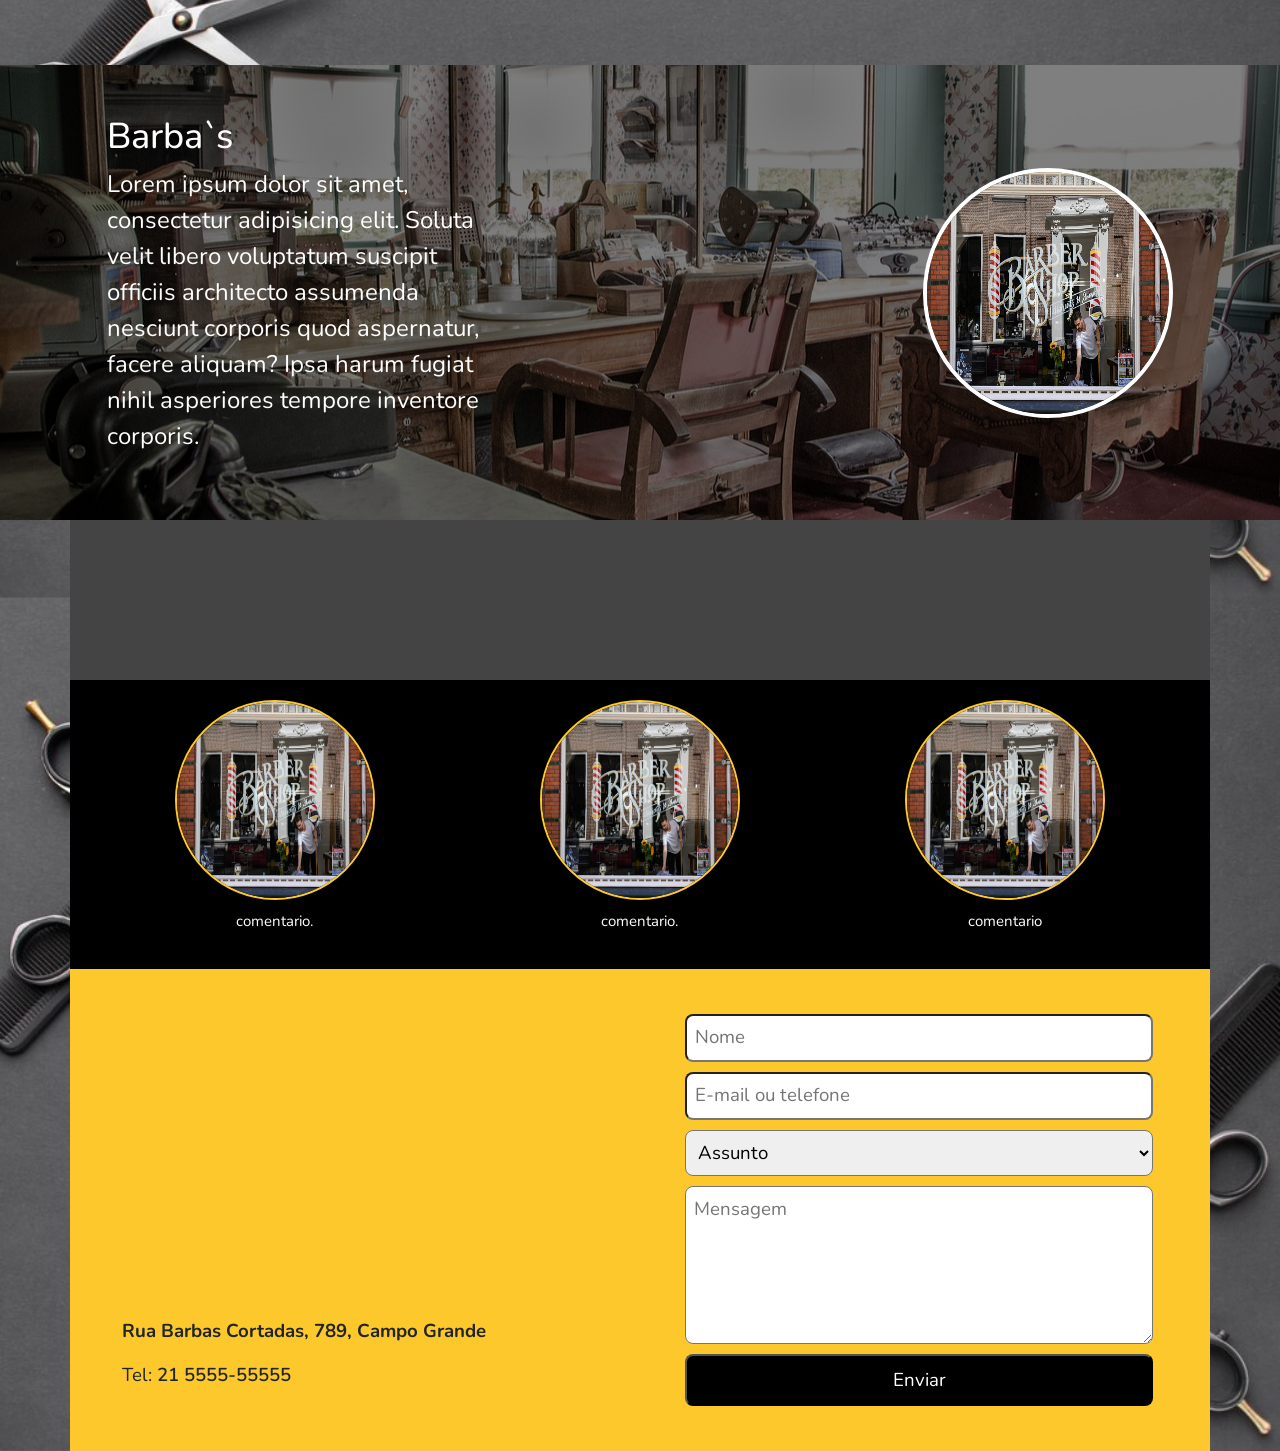
==== commit 79fa2e13: "projeto_barba" ====
--- a/index.html
+++ b/index.html
@@ -5,14 +5,14 @@
     <meta charset="UTF-8">
     <meta http-equiv="X-UA-Compatible" content="IE=edge">
     <meta name="viewport" content="width=device-width, initial-scale=1.0">
-    <title>Barbas | Inicio</title>
+    <title>Barbas</title>
     <link href="https://cdn.jsdelivr.net/npm/bootstrap@5.3.3/dist/css/bootstrap.min.css" rel="stylesheet"
         integrity="sha384-QWTKZyjpPEjISv5WaRU9OFeRpok6YctnYmDr5pNlyT2bRjXh0JMhjY6hW+ALEwIH" crossorigin="anonymous">
     <link rel="stylesheet" href="./css/main.css">
     <link rel="stylesheet" href="./css/home.css">
-    <link rel="stylesheet" href="./css/nav.css">
 
-    <script src="./js/main.js" defer></script>
+    <script src="./js/main.js" type="module" defer></script>
+    <script src="./js/aplication/home.js" type="module" defer></script>
 </head>
 
 <body>
@@ -39,89 +39,10 @@
         </div>
     </header>
 
-    <section class="card-container container" id="services">
+    <section id="services">
 
-        <div class="card">
-            <a href="#">
-                <div class="card-img">
-                    <img src="./imagem/barber-5497152_1280.jpg" alt="">
-                </div>
+        <div class="card-container container" id="card-component"></div>
 
-                <div class="card-content">
-                    <h2>Barba</h2>
-                    <p>
-                        É uma forma de expressar a personalidade, realçar os traços do rosto e acompanhar as últimas
-                        tendências da moda masculina.
-                    </p>
-                </div>
-            </a>
-        </div>
-
-        <div class="card">
-            <div class="card-img">
-                <img src="./imagem/barber-5497152_1280.jpg" alt="">
-            </div>
-
-            <div class="card-content">
-                <h2>Barba</h2>
-                <p>
-                    É uma forma de expressar a personalidade, realçar os traços do rosto e acompanhar as últimas
-                    tendências da moda masculina.
-                </p>
-            </div>
-        </div>
-        <div class="card">
-            <div class="card-img">
-                <img src="./imagem/barber-5497152_1280.jpg" alt="">
-            </div>
-
-            <div class="card-content">
-                <h2>Barba</h2>
-                <p>
-                    É uma forma de expressar a personalidade, realçar os traços do rosto e acompanhar as últimas
-                    tendências da moda masculina.
-                </p>
-            </div>
-        </div>
-        <div class="card">
-            <div class="card-img">
-                <img src="./imagem/barber-5497152_1280.jpg" alt="">
-            </div>
-
-            <div class="card-content">
-                <h2>Barba</h2>
-                <p>
-                    É uma forma de expressar a personalidade, realçar os traços do rosto e acompanhar as últimas
-                    tendências da moda masculina.
-                </p>
-            </div>
-        </div>
-        <div class="card">
-            <div class="card-img">
-                <img src="./imagem/barber-5497152_1280.jpg" alt="">
-            </div>
-
-            <div class="card-content">
-                <h2>Barba</h2>
-                <p>
-                    É uma forma de expressar a personalidade, realçar os traços do rosto e acompanhar as últimas
-                    tendências da moda masculina.
-                </p>
-            </div>
-        </div>
-        <div class="card">
-            <div class="card-img">
-                <img src="./imagem/barber-5497152_1280.jpg" alt="">
-            </div>
-
-            <div class="card-content">
-                <h2>Barba</h2>
-                <p>
-                    É uma forma de expressar a personalidade, realçar os traços do rosto e acompanhar as últimas
-                    tendências da moda masculina.
-                </p>
-            </div>
-        </div>
     </section>
 
     <section class="bg-black container" id="about">
